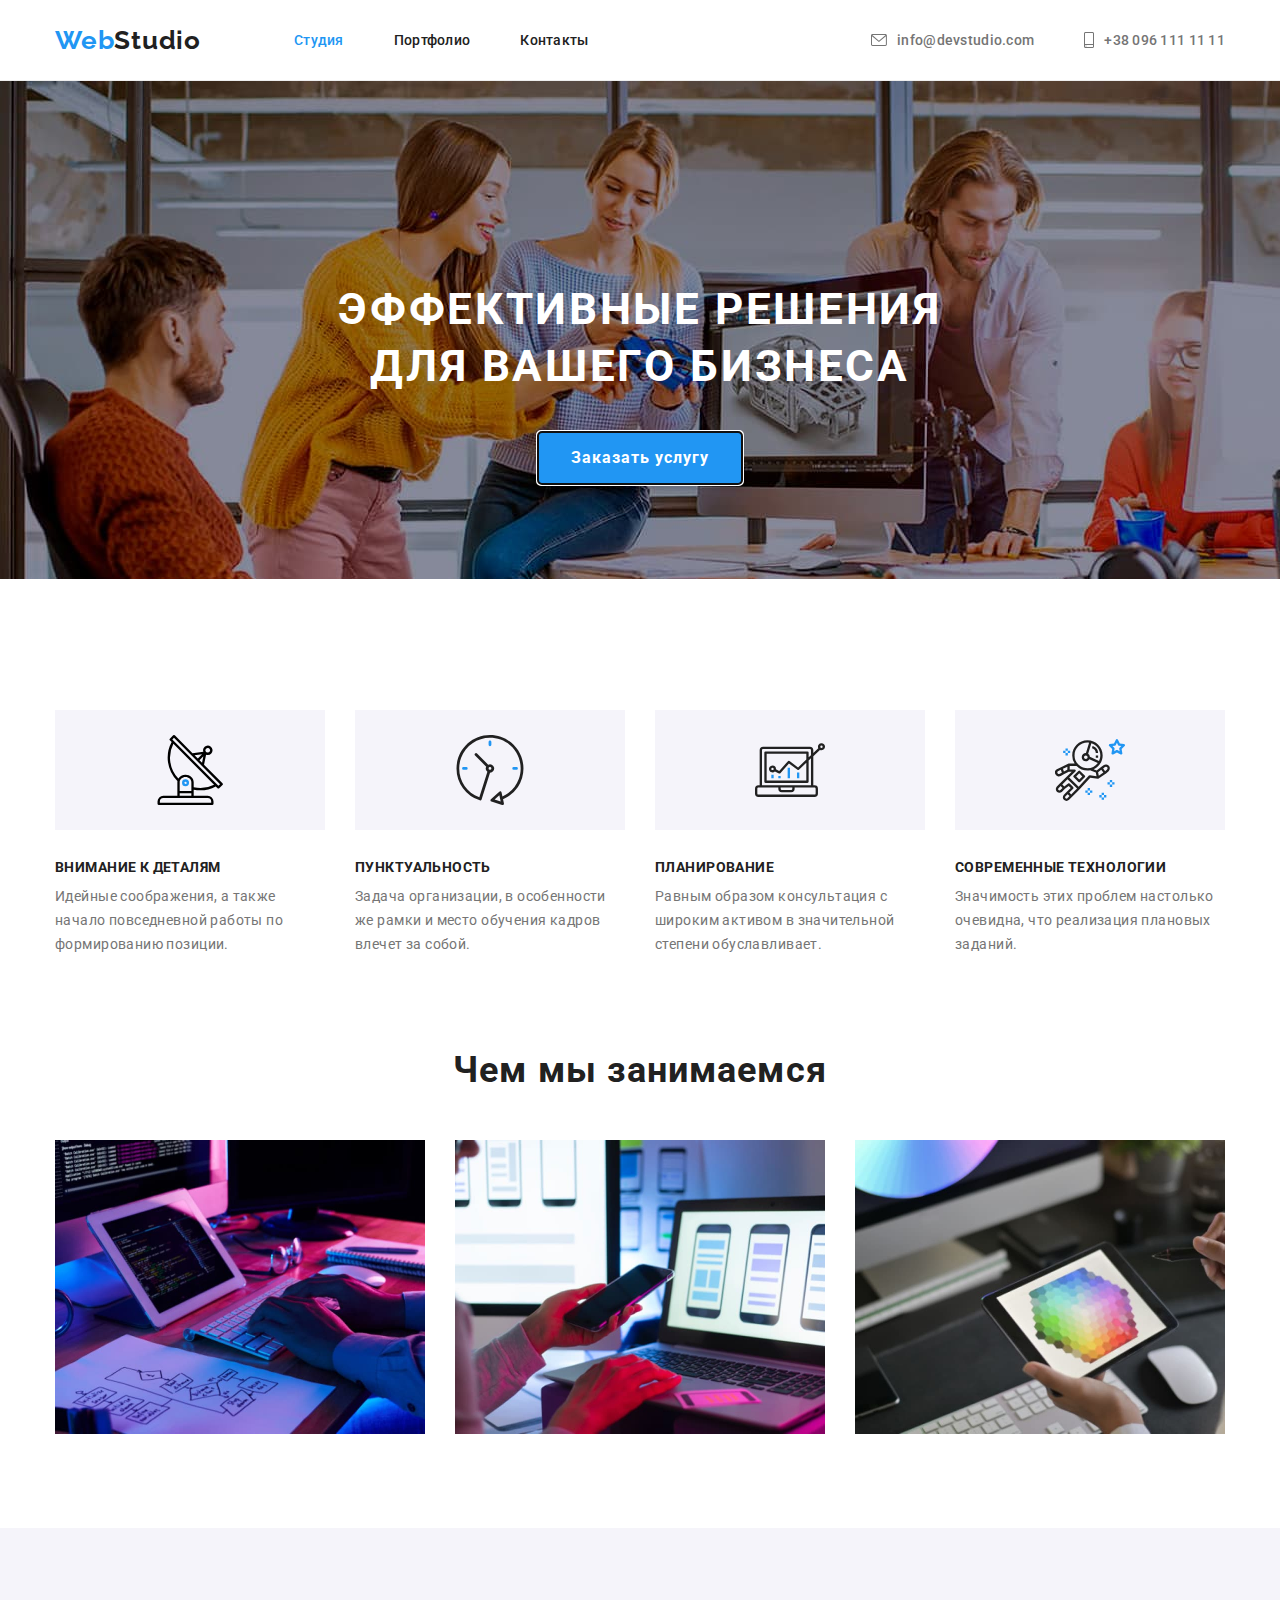
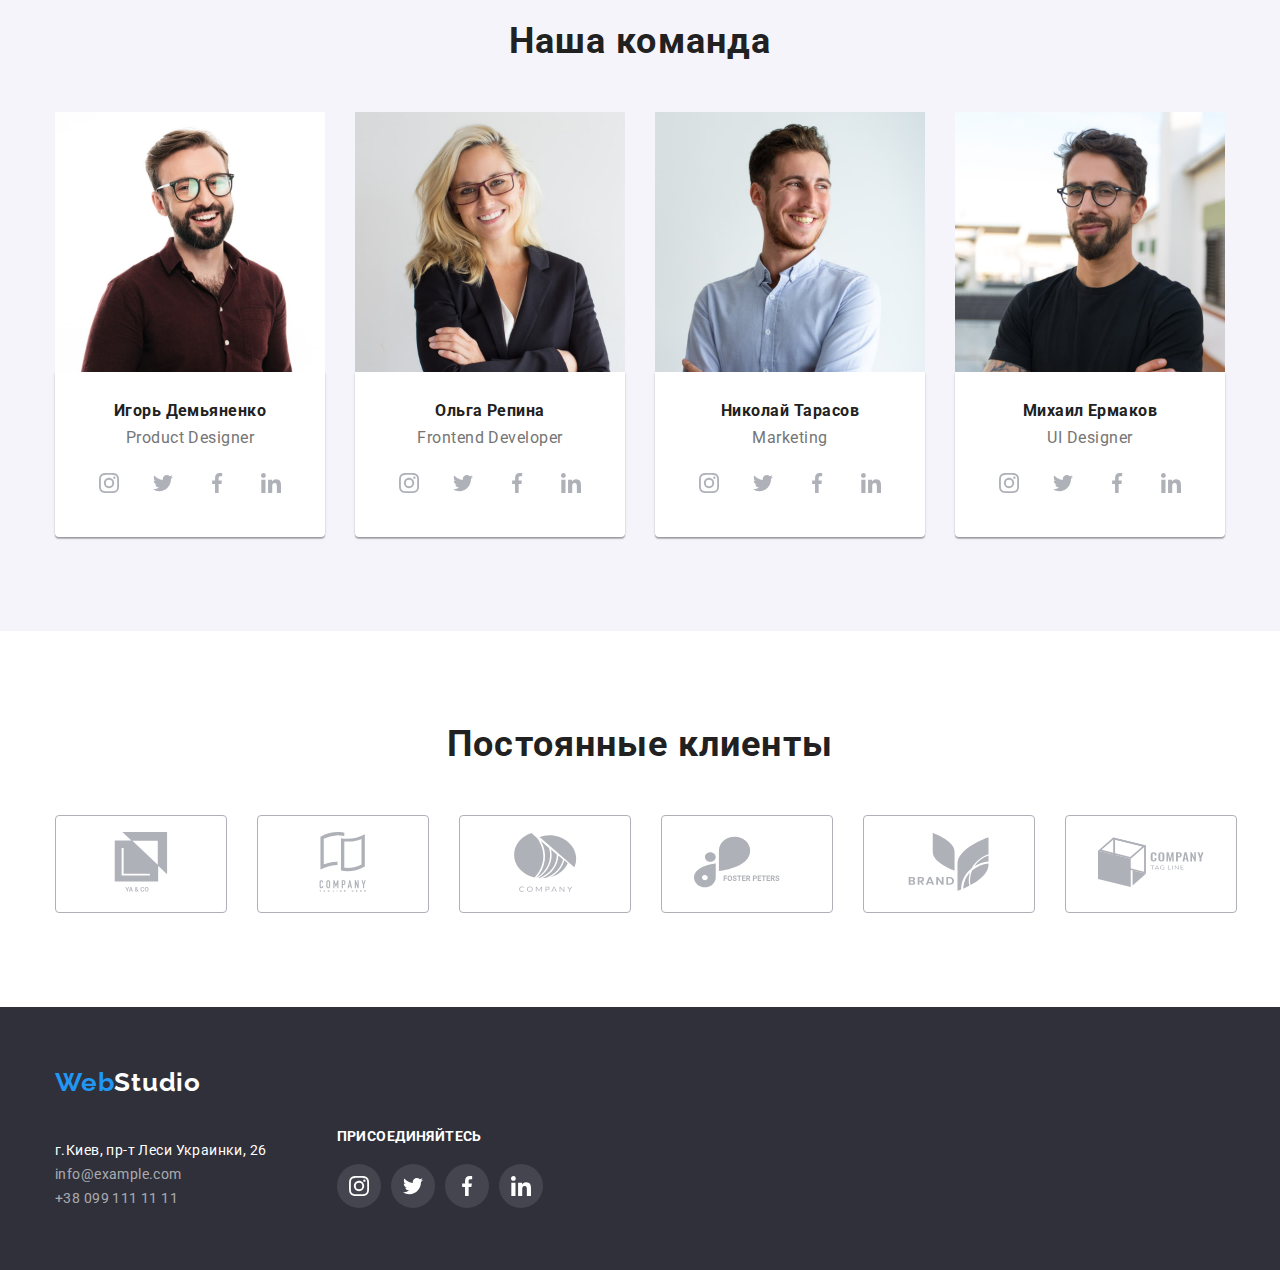
==== index.html @ 0c129830 "Initial commit" ====
<!DOCTYPE html>
<html lang="ru">
<head>
    <meta charset="UTF-8"/>
    <meta http-equiv="X-UA-Compatible" content="IE=edge"/>
    <meta name="viewport" content="width=device-width, initial-scale=1.0"/>
    <title>WebStudio</title>
    <link rel="preconnect" href="https://fonts.gstatic.com"/>
    <link href="https://fonts.googleapis.com/css2?family=Roboto:wght@400;500;700;900&display=swap" rel="stylesheet"/>
    <link rel="preconnect" href="https://fonts.gstatic.com"/>
    <link href="https://fonts.googleapis.com/css2?family=Raleway:wght@700&display=swap" rel="stylesheet"/>
    <link rel="stylesheet" href="https://cdnjs.cloudflare.com/ajax/libs/modern-normalize/1.1.0/modern-normalize.min.css">
    <link rel="stylesheet" href="./css/styles.css">
</head>
<body>
    <header class="page-header">
        <div class="nav container">
            <a class="link logo" href="./index.html"><span class="link-logo">Web</span>Studio</a>
            <nav>
                <ul class="nav-menu">
                    <li class="item"><a class="link active" href="./index.html">Студия</a></li>
                    <li class="item"><a class="link" href="./portfolio.html">Портфолио</a></li>
                    <li class="item"><a class="link" href="#">Контакты</a></li>
                </ul>
            </nav>
            <ul class="nav-adress">
                <li class="item">
                    <a class="link-adress" href="mailto:info@devstudio.com">
                        <svg class="email-icon" width="16" height="12">
                            <use href="./images/icon.svg#email"></use>
                        </svg> info@devstudio.com
                    </a>
                </li>
                <li class="item">
                    <a class="link-adress" href="tel:+380961111111">
                        <svg class="smartphone-icon" width="10" height="16">
                            <use href="./images/icon.svg#smartphone"></use>
                        </svg> +38 096 111 11 11
                    </a>
                </li>
            </ul>
        </div>
    </header>
    <main>
        <section class="claim-section-head section">
            <div class="claim-items container">
                <h1 class="claim-section-title-text">эффективные решения для вашего бизнеса</h1>
                <button class="claim-button" type="button" autofocus>Заказать услугу</button>
            </div>
        </section>
        <section class="section">
            <div class="container">
                <h1 class="hidden-heading">hidde heading</h1>
                <ul class="features-set">
                    <li class="item">
                        <svg class="feature-icon" width="270" height="120">
                            <use href="./images/icon.svg#antena"></use>
                        </svg>
                        <h3 class="features-title">Внимание к деталям</h3>
                        <p class="features-text">Идейные соображения, а также начало повседневной работы по формированию позиции.</p>
                    </li>
                    <li class="item">
                        <svg class="feature-icon" width="270" height="120">
                            <use href="./images/icon.svg#clock"></use>
                        </svg>
                        <h3 class="features-title">Пунктуальность</h3>
                        <p class="features-text">Задача организации, в особенности же рамки и место обучения кадров влечет за собой.</p>
                    </li>
                    <li class="item">
                        <svg class="feature-icon" width="270" height="120">
                            <use href="./images/icon.svg#diagram"></use>
                        </svg>
                        <h3 class="features-title">Планирование</h3>
                        <p class="features-text">Равным образом консультация с широким активом в значительной степени обуславливает.</p>
                    </li>
                    <li class="item">
                        <svg class="feature-icon" width="270" height="120">
                            <use href="./images/icon.svg#astronaut"></use>
                        </svg>
                        <h3 class="features-title">Современные технологии</h3>
                        <p class="features-text">Значимость этих проблем настолько очевидна, что реализация плановых заданий.</p>
                    </li>
                </ul>
            </div>
        </section>
        <section class="section">
            <div class="container">
                <h2 class="tasks">Чем мы занимаемся</h2>
                <ul class="tasks-set">
                    <li class="item"><img src="./images/image.jpg" alt="codding on iPad" width="370"/></li>
                    <li class="item"><img src="./images/image-2.jpg" alt="app design" width="370"/></li>
                    <li class="item"><img src="./images/image-3.jpg" alt="color palette on iPad" width="370"/></li>
                </ul>
            </div>
        </section>
        <section class="team section">
            <div class="container">
                <h2 class="team-title">Наша команда</h2>
                <ul class="team-set">
                    <li class="item">
                        <img src="./images/image-4.jpg" alt="Igor" width="270"/>
                        <div class="team-member-description">
                            <h3 class="team-member-name">Игорь Демьяненко</h3>
                            <p class="team-member-position">Product Designer</p>
                            <ul class="links">
                                <li class="item">
                                    <a href="https://www.instagram.com">
                                        <svg class="link-icon" width="20" height="20">
                                            <use href="./images/icon.svg#instagram"></use>
                                        </svg>
                                    </a>
                                </li>
                                <li class="item">
                                    <a href="https://twitter.com">
                                        <svg class="link-icon" width="20" height="20">
                                            <use href="./images/icon.svg#twitter"></use>
                                        </svg>
                                    </a>
                                </li>
                                <li class="item">
                                    <a href="https://www.facebook.com">
                                        <svg class="link-icon" width="20" height="20">
                                            <use href="./images/icon.svg#facebook"></use>
                                        </svg>
                                    </a>
                                </li>
                                <li class="item">
                                    <a href="https://www.linkedin.com">
                                        <svg class="link-icon" width="20" height="20">
                                            <use href="./images/icon.svg#linkedin"></use>
                                        </svg>
                                    </a>
                                </li>
                            </ul>
                        </div>
                    </li>
                    <li class="item">
                        <img src="./images/image-5.jpg" alt="Olga" width="270"/>
                        <div class="team-member-description">
                            <h3 class="team-member-name">Ольга Репина</h3>
                            <p class="team-member-position">Frontend Developer</p>
                            <ul class="links">
                                <li class="item">
                                    <a href="https://www.instagram.com">
                                        <svg class="link-icon" width="20" height="20">
                                            <use href="./images/icon.svg#instagram"></use>
                                        </svg>
                                    </a>
                                </li>
                                <li class="item">
                                    <a href="https://twitter.com">
                                        <svg class="link-icon" width="20" height="20">
                                            <use href="./images/icon.svg#twitter"></use>
                                        </svg>
                                    </a>
                                </li>
                                <li class="item">
                                    <a href="https://www.facebook.com">
                                        <svg class="link-icon" width="20" height="20">
                                            <use href="./images/icon.svg#facebook"></use>
                                        </svg>
                                    </a>
                                </li>
                                <li class="item">
                                    <a href="https://www.linkedin.com">
                                        <svg class="link-icon" width="20" height="20">
                                            <use href="./images/icon.svg#linkedin"></use>
                                        </svg>
                                    </a>
                                </li>
                            </ul>
                        </div>
                    </li>
                    <li class="item">
                        <img src="./images/image-6.jpg" alt="Niko" width="270" />
                        <div class="team-member-description">
                            <h3 class="team-member-name">Николай Тарасов</h3>
                            <p class="team-member-position">Marketing</p>
                            <ul class="links">
                                <li class="item">
                                    <a href="https://www.instagram.com">
                                        <svg class="link-icon" width="20" height="20">
                                            <use href="./images/icon.svg#instagram"></use>
                                        </svg>
                                    </a>
                                </li>
                                <li class="item">
                                    <a href="https://twitter.com">
                                        <svg class="link-icon" width="20" height="20">
                                            <use href="./images/icon.svg#twitter"></use>
                                        </svg>
                                    </a>
                                </li>
                                <li class="item">
                                    <a href="https://www.facebook.com">
                                        <svg class="link-icon" width="20" height="20">
                                            <use href="./images/icon.svg#facebook"></use>
                                        </svg>
                                    </a>
                                </li>
                                <li class="item">
                                    <a href="https://www.linkedin.com">
                                        <svg class="link-icon" width="20" height="20">
                                            <use href="./images/icon.svg#linkedin"></use>
                                        </svg>
                                    </a>
                                </li>
                            </ul>
                        </div>
                    </li>
                    <li class="item">
                        <img src="./images/image-7.jpg" alt="Mikho" width="270"/>
                        <div class="team-member-description">
                            <h3 class="team-member-name">Михаил Ермаков</h3>
                            <p class="team-member-position">UI Designer</p>
                            <ul class="links">
                                <li class="item">
                                    <a href="https://www.instagram.com">
                                        <svg class="link-icon" width="20" height="20">
                                            <use href="./images/icon.svg#instagram"></use>
                                        </svg>
                                    </a>
                                </li>
                                <li class="item">
                                    <a href="https://twitter.com">
                                        <svg class="link-icon" width="20" height="20">
                                            <use href="./images/icon.svg#twitter"></use>
                                        </svg>
                                    </a>
                                </li>
                                <li class="item">
                                    <a href="https://www.facebook.com">
                                        <svg class="link-icon" width="20" height="20">
                                            <use href="./images/icon.svg#facebook"></use>
                                        </svg>
                                    </a>
                                </li>
                                <li class="item">
                                    <a href="https://www.linkedin.com">
                                        <svg class="link-icon" width="20" height="20">
                                            <use href="./images/icon.svg#linkedin"></use>
                                        </svg>
                                    </a>
                                </li>
                            </ul>
                        </div>
                        
                            
                        
                    </li>
                </ul>
            </div>
        </section>
        <section class="section">
            <div class="clients container">
                <h3 class="clients-headline">Постоянные клиенты</h3>
                <ul class="clients-list">
                    <li class="item">
                        <svg class="company-icon" width="170" height="92">
                            <use href="./images/icon.svg#company-1"></use>
                        </svg>
                        <a href=""></a>
                    </li>
                    <li class="item">
                        <svg class="company-icon" width="170" height="92">
                            <use href="./images/icon.svg#company-2"></use>
                        </svg>
                        <a href=""></a>
                    </li>
                    <li class="item">
                        <svg class="company-icon" width="170" height="92">
                            <use href="./images/icon.svg#company-3"></use>
                        </svg>
                        <a href=""></a>
                    </li>
                    <li class="item">
                        <svg class="company-icon" width="170" height="92">
                            <use href="./images/icon.svg#company-4"></use>
                        </svg>
                        <a href=""></a>
                    </li>
                    <li class="item">
                        <svg class="company-icon" width="170" height="92">
                            <use href="./images/icon.svg#company-5"></use>
                        </svg>
                        <a href=""></a>
                    </li>
                    <li class="item">
                        <svg class="company-icon" width="170" height="92">
                            <use href="./images/icon.svg#company-6"></use>
                        </svg>
                        <a href=""></a>
                    </li>
                </ul>

            </div>
        </section>
    </main>
    <footer>
        <div class="container">
            <div class="footer-item">
                <a class="link logo down" href="./index.html"><span class="link-logo">Web</span>Studio</a>
                <address class="footer-adress">
                    <ul class="adress-list">
                        <li class="footer-adress">г.Киев, пр-т Леси Украинки, 26</li>
                        <li><a class="link-adress" href="mailtoLinfo@example.com">info@example.com</a></li>
                        <li><a class="link-adress" href="tel:+380991111111">+38 099 111 11 11</a></li>
                    </ul>
                </address>
            </div>
            <div class="footer-item">
                <p class="social-subscr">присоединяйтесь</p>
                <ul class="links">
                    <li class="item">
                        <svg class="link-icon" width="20" height="20">
                            <use href="./images/icon.svg#instagram"></use>
                        </svg>
                        <a href="https://www.instagram.com"></a>
                    </li>
                    <li class="item">
                        <svg class="link-icon" width="20" height="20">
                            <use href="./images/icon.svg#twitter"></use>
                        </svg>
                        <a href="https://twitter.com"></a>
                    </li>
                    <li class="item">
                        <svg class="link-icon" width="20" height="20">
                            <use href="./images/icon.svg#facebook"></use>
                        </svg>
                        <a href="https://www.facebook.com"></a>
                    </li>
                    <li class="item">
                        <svg class="link-icon" width="20" height="20">
                            <use href="./images/icon.svg#linkedin"></use>
                        </svg>
                        <a href="https://www.linkedin.com"></a>
                    </li>
                </ul>
            </di>
        </div>
    </footer>
</body>
</html>
---- css/styles.css ----
:root {
  --main-text-color: #ffffff;
  --common-text: #757575;
  --title-text-color: #212121;
  --button-active-color: #2196f3;
  --button-background: #f5f4fa;
  --footer-background: #2f303a;
}
h1, h2, h3, h4, h5, h5, p {
  margin: 0px;
  padding: 0px;
}
ul {
  list-style: none;
  margin: 0px;
  padding: 0px;
}
a {
  text-decoration: none;
}
body {
  font-family: "Roboto", sans-serif;
  color: var(--title-text-color);
}
.container {
  width: 1200px;
  margin: 0px auto;
  box-sizing: border-box;
  padding: 0 15px;
}
.section {
  padding: 0px 0px 94px 0px;
}

/*header*/
.page-header {
  border-bottom: 1px solid #EEEEEE;
}
.link, .link-adress {
  font-style: normal;
  font-weight: 500;
  font-size: 14px;
  line-height: 16px;
  letter-spacing: 0.02em;
  color: var(--title-text-color);
}
.link-adress {
  color: var(--common-text);
}
.link:hover, .link:active, .link:focus, .link-adress:hover, 
.link-adress:active, .link-adress:focus, .link.active {
  color: var(--button-active-color);
}
.logo {
  font-family: "Raleway";
  font-weight: bold;
  font-size: 26px;
  line-height: 31px;
  letter-spacing: 0.03em;
  color: var(--title-text-color);
}
.nav {
  display: flex;
  flex-direction: row;
  align-items: center;
  height: 80px;
}
.nav-menu {
  display: flex;
  margin-left: 93px;
}
.nav-adress {
  display: flex;
  margin-left: auto;
}
.nav-menu > .item:not(:last-child), .nav-adress > .item:not(:last-child) {
  margin-right: 50px;
}
.link-logo {
  color: var(--button-active-color);
}
.nav-adress .link-adress {
  display: flex;
  align-items: center;
  justify-content: space-between;
}
.email-icon, .smartphone-icon {
  margin-right: 10px;
  fill: var(--common-text);
  cursor: pointer;
}
.nav-adress .link-adress:hover svg,
.nav-adress .link-adress:focus svg {
  fill: var(--button-active-color);
}

/*footer*/
footer {
  padding-top: 60px;
  background: var(--footer-background);
}
.footer-adress {
  padding-top: 20px;
  font-style: normal;
  font-weight: normal;
  font-size: 14px;
  line-height: 24px;
  letter-spacing: 0.03em;
  color: var(--main-text-color);
}
.down {
  color: var(--main-text-color);
}
.footer-adress .link-adress {
  font-style: normal;
  font-weight: normal;
  font-size: 14px;
  line-height: 24px;
  letter-spacing: 0.03em;
  color: rgba(255, 255, 255, 0.6);
}
.adress-list {
  padding-bottom: 60px;
}
.social-links {
  display: flex;
  flex-direction: column;
}
.social-subscr {
  margin-bottom: 20px;
  font-weight: bold;
  font-size: 14px;
  line-height: 16px;
  letter-spacing: 0.03em;
  text-transform: uppercase;
  color: #FFFFFF;
}
.links {
  display: flex;
  max-width: 206px;
  flex-direction: row;
  align-items: center;
  justify-content: space-between;
}
.links .item {
  display: flex;
  align-items: center;
  justify-content: center;
  border: none;
  width: 44px;
  height: 44px;
  padding: 0;
  border-radius: 50%;
  background:rgba(255, 255, 255, 0.1); 
  cursor: pointer;
}
.footer-item .link-icon {
  fill: var(--main-text-color);
}
.links .item:not(:last-child) {
  margin-right: 10px;
}
.links .item:hover,
.links .item:focus {
  background-color: var(--button-active-color);
}
.links .item:hover svg,
.links .item:focus svg {
  fill: var(--main-text-color);
}
footer .container {
  display: flex;
  align-items: center;
  justify-content: flex-start;
}
.footer-item:first-child {
  margin-right: 70px;
}
/*main page*/
.claim-section-head {
  background: linear-gradient(
    to right, rgba(47, 48, 58, 0.4));
  background-image: url(../images/team-work.jpg);
  background-size: 1600px auto;
  background-repeat: no-repeat;
}
.claim-section-title-text {
  margin: 200px 252px 30px 252px;
  width: 696px;
  height: 120px;
  font-size: 44px;
  line-height: 1.3;
  text-align: center;
  letter-spacing: 0.06em;
  text-transform: uppercase;
  color: var(--main-text-color);
}
.claim-button {
  padding: 10px 32px;
  font-style: normal;
  font-weight: bold;
  font-size: 16px;
  line-height: 30px;
  align-items: center;
  text-align: center;
  letter-spacing: 0.06em;
  box-shadow: 0px 4px 4px rgba(0, 0, 0, 0.15);
  border-radius: 4px;
  background: var(--button-active-color);
  color: var(--main-text-color);
  cursor: pointer;
}
.claim-items {
  display: flex;
  flex-direction: column;
  justify-content: center;
  align-items: center;
}
/* features section */
.hidden-heading {
  visibility: hidden;
}
.features-set {
  display: flex;
  align-items: center;
  padding-top: 94px;
  padding-bottom: 0px;
}
.features-set .item {
  max-width: 270px;
}
.features-set .item:not(:last-child) {
  margin-right: 30px;
}
.features-title {
  margin-bottom: 10px;
  color: var(--title-text-color);
  font-size: 14px;
  line-height: 1.1;
  letter-spacing: 0.03em;
  text-transform: uppercase;
}
.features-text {
  color: var(--common-text);
  font-size: 14px;
  line-height: 1.7;
  letter-spacing: 0.03em;
}
.feature-icon {
  display: block;
  margin-bottom: 30px;
  padding: 25px 100px;
  background-color: var(--button-background);
}
.tasks {
  margin-bottom: 50px;
  padding: 0px;
  color: var(--title-text-color);
  font-size: 36px;
  line-height: 1.1;
  text-align: center;
  letter-spacing: 0.03em;
}

/* team section */
.team.section {
  background-color: var(--button-background);
}
.tasks-set {
  display: flex;
  align-items: center;
  justify-content: space-between;
}
.tasks-set > .item:not(:last-child) {
  margin-right: 30px;
}
.team-set img {
  display: block;
}
.team-title {
  padding-top: 94px;
  margin-bottom: 50px;
  color: var(--title-text-color);
  font-size: 36px;
  line-height: 1.1;
  letter-spacing: 0.03em;
  text-align: center;
}
.team-member-description {
  display: flex;
  flex-direction: column;
  align-items: center;
  box-shadow: 0px 1px 3px rgba(0, 0, 0, 0.12), 0px 1px 1px rgba(0, 0, 0, 0.14), 0px 2px 1px rgba(0, 0, 0, 0.2);
  border-radius: 0px 0px 4px 4px;
  background-color: var(--main-text-color);
}
.team-member-name {
  padding-top: 30px;
  color: var(--title-text-color);
  font-size: 16px;
  text-align: center;
  line-height: 1.1;
  letter-spacing: 0.03em;
}
.team-member-position {
  padding-top: 10px;
  padding-bottom: 16px;
  color: var(--common-text);
  font-size: 16px;
  text-align: center;
  line-height: 1.1;
  letter-spacing: 0.03em;
}
.team-set {
  display: flex;
  align-items: center;
  justify-content: space-between;
}
.team-set > .item:not(:last-child) {
  margin-right: 30px;
}
.team-set .link-icon {
  fill: #AFB1B8;
  cursor: pointer;
}
.team-member-description .links {
  margin-bottom: 30px;
}

/* client section */
.clients-headline {
  padding-top: 94px;
  margin-bottom: 50px;
  color: var(--title-text-color);
  font-size: 36px;
  line-height: 1.1;
  letter-spacing: 0.03em;
  text-align: center;
}
.clients-list {
  display: flex;
  flex-direction: row;
  align-items: center;
  justify-content: space-between;
}
.clients-list .item {
  border: 1px solid #AFB1B8;
  box-sizing: border-box;
  border-radius: 4px;
}
.clients-list .item:not(:last-child) {
  margin-right: 30px;
}
.company-icon {
  padding: 16px 32px;
  fill: #AFB1B8;
  cursor: pointer;
}
.company-icon:hover {
  fill: var(--button-active-color);
}
.clients-list .item:hover {
  border: 1px solid var(--button-active-color);
}

/* portfolio page*/
.buttons {
  border: none;
  padding: 6px 22px;
  font-style: normal;
  font-weight: 500;
  font-size: 16px;
  line-height: 26px;
  text-align: center;
  letter-spacing: 0.03em;
  border-radius: 4px;
  background: var(--button-background);
  color: var(--title-text-color);
  cursor: pointer;
}
.buttons:hover, .buttons:focus, .buttons:active  {
  background: var(--button-active-color);
  color: var(--main-text-color);
}
.button-set {
  display: flex;
  flex-direction: row;
  justify-content: center;
  margin-top: 94px;
  margin-bottom: 34px;
}
.button-set .item:hover,
.button-set .item:focus {
  box-shadow: 0px 3px 1px rgba(0, 0, 0, 0.1), 0px 1px 2px rgba(0, 0, 0, 0.08), 0px 2px 2px rgba(0, 0, 0, 0.12);
}
.button-set > .item:not(:last-child) {
  margin-right: 8px;
}
.portfolio-set {
  display: flex;
  flex-wrap: wrap;
  margin: 0px -30px -30px 0px;
}
.portfolio-set .item{
  flex-basis: calc((100%-30px)3);
  margin: 0px 30px 30px 0px;
}
.portfolio-set .item:hover,
.portfolio-set .item:focus {
  box-shadow: 0px 1px 1px rgba(0, 0, 0, 0.12), 0px 4px 4px rgba(0, 0, 0, 0.06), 1px 4px 6px rgba(0, 0, 0, 0.16);
}
.portfolio-set .item:nth-last-child(-n+3){
  margin-bottom: 0px;
}
.item > img {
  display: block;
}
.frame {
  padding: 20px 0px 20px 24px;
  border-left: 1px solid #EEEEEE;
  border-right: 1px solid #EEEEEE;
  border-bottom: 1px solid #EEEEEE;
}
.portfolio-title {
  margin-bottom: 4px;
  color: var(--title-text-color);
  font-size: 18px;
  line-height: 2;
  letter-spacing: 0.06em;
}
.portfolio-type {
  color: var(--common-text);
  font-size: 16px;
  line-height: 1.9;
  letter-spacing: 0.03em;
}
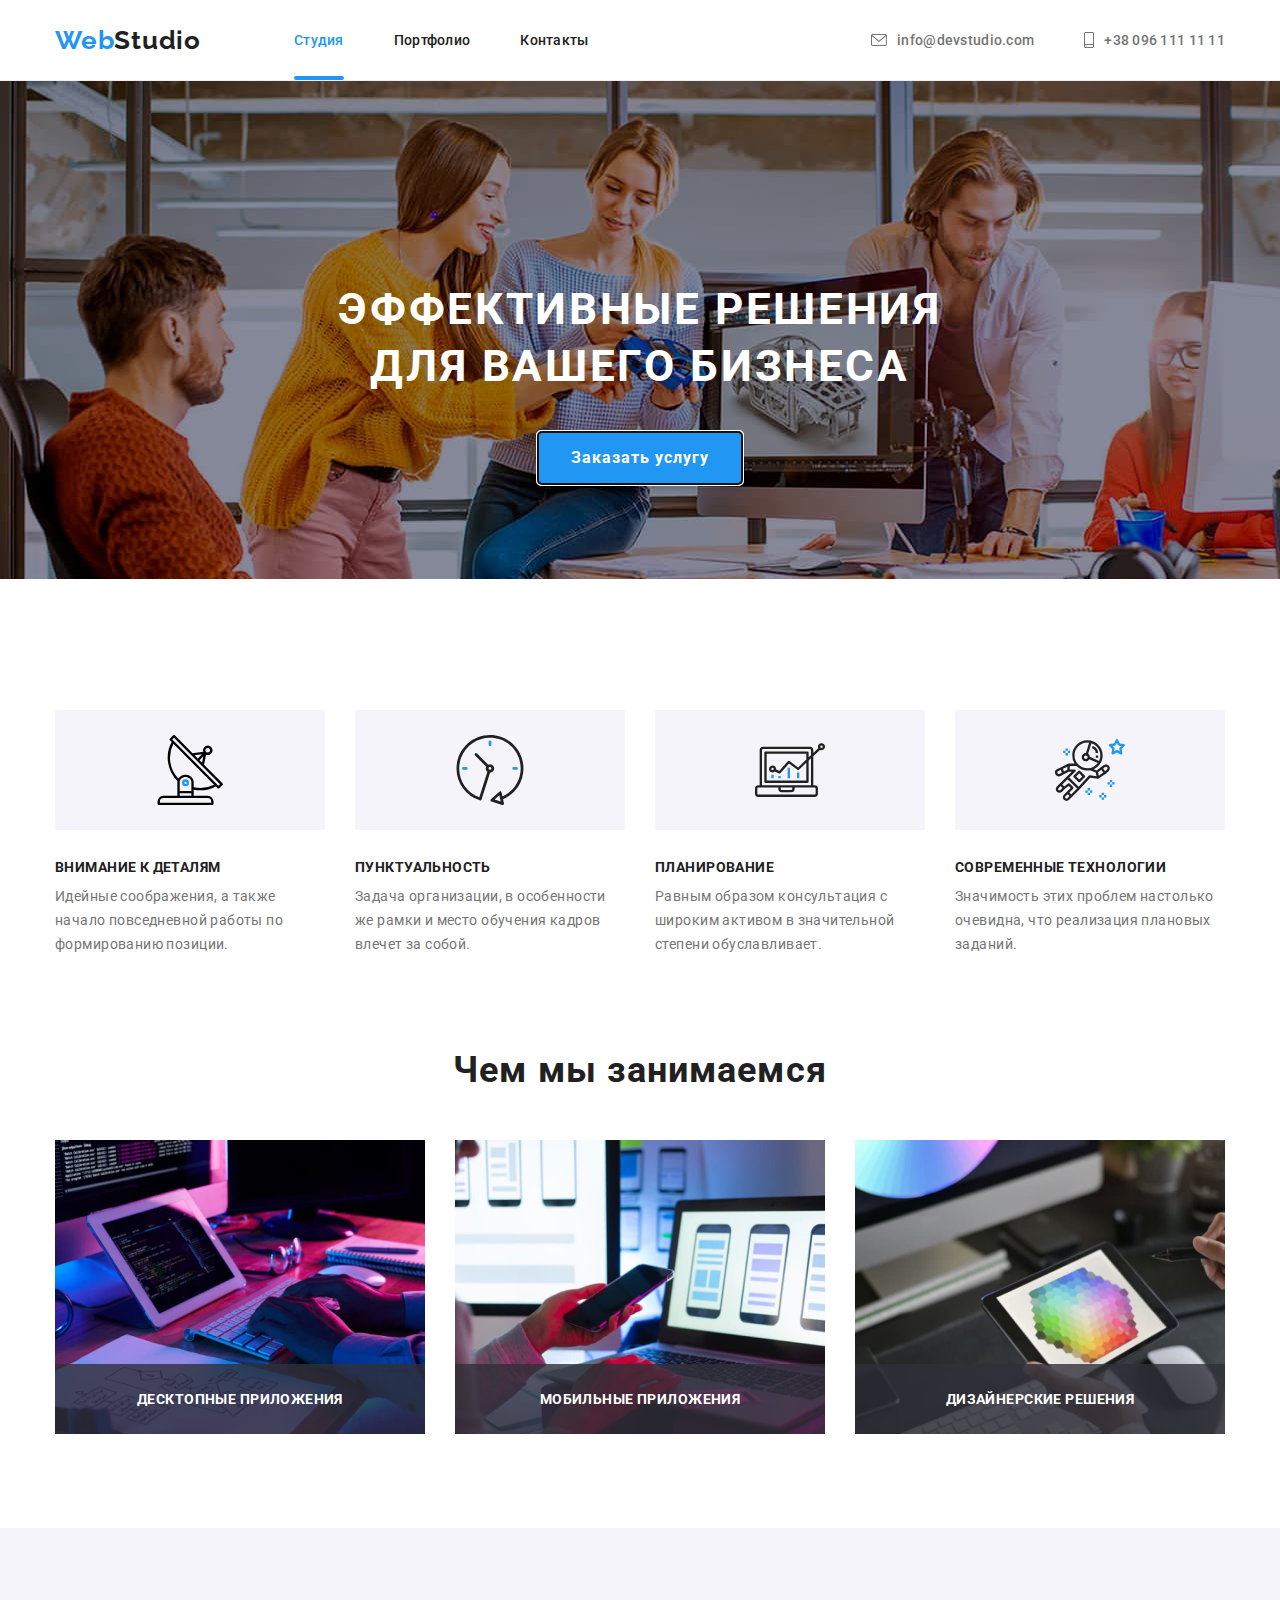
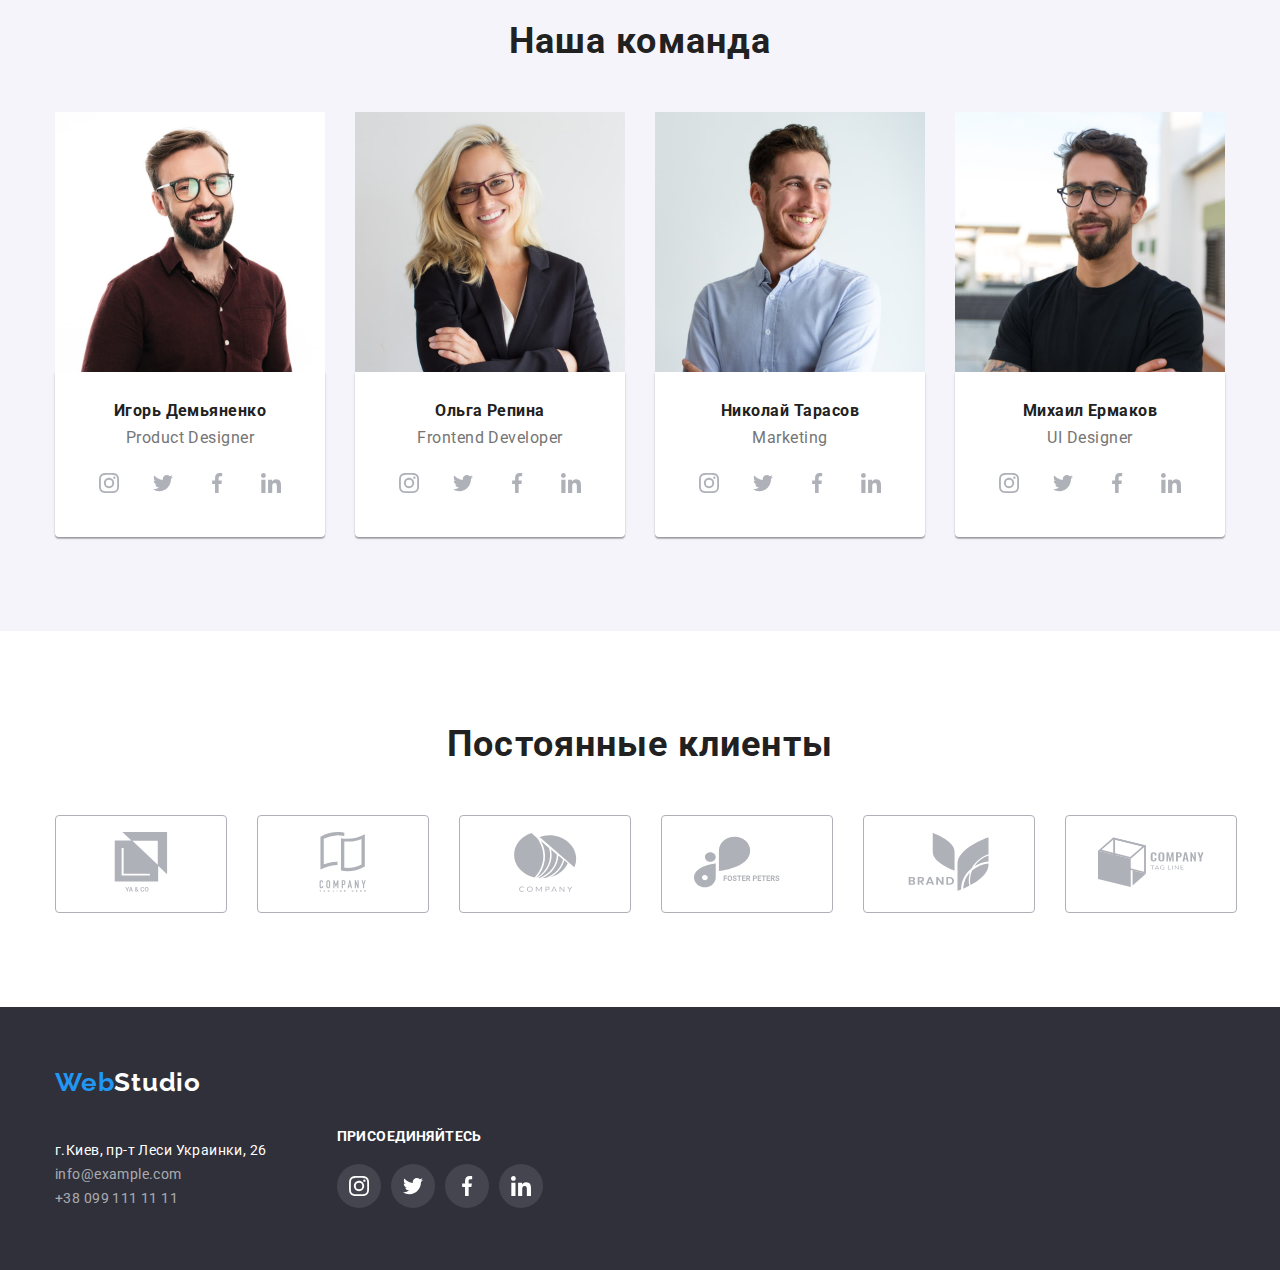
==== commit 6f65dfae: "First commit" ====
--- a/index.html
+++ b/index.html
@@ -45,7 +45,7 @@
         <section class="claim-section-head section">
             <div class="claim-items container">
                 <h1 class="claim-section-title-text">эффективные решения для вашего бизнеса</h1>
-                <button class="claim-button" type="button" autofocus>Заказать услугу</button>
+                <button class="claim-button data-modal" type="button" autofocus data-modal-open>Заказать услугу</button>
             </div>
         </section>
         <section class="section">
@@ -87,9 +87,24 @@
             <div class="container">
                 <h2 class="tasks">Чем мы занимаемся</h2>
                 <ul class="tasks-set">
-                    <li class="item"><img src="./images/image.jpg" alt="codding on iPad" width="370"/></li>
-                    <li class="item"><img src="./images/image-2.jpg" alt="app design" width="370"/></li>
-                    <li class="item"><img src="./images/image-3.jpg" alt="color palette on iPad" width="370"/></li>
+                    <li class="item">
+                        <div class="tasks-thumb">
+                            <img src="./images/image.jpg" alt="codding on iPad" width="370"/>
+                            <p class="task-name">Десктопные приложения</p>
+                        </div>
+                    </li>
+                    <li class="item">
+                        <div class="tasks-thumb">
+                            <img src="./images/image-2.jpg" alt="app design" width="370"/>
+                            <p class="field task-name">Мобильные приложения</p>
+                        </div>
+                    </li>
+                    <li class="item">
+                        <div class="tasks-thumb">
+                            <img src="./images/image-3.jpg" alt="color palette on iPad" width="370"/>
+                            <p class="task-name">Дизайнерские решения</p>
+                        </div>
+                    </li>
                 </ul>
             </div>
         </section>
@@ -292,7 +307,6 @@
                         <a href=""></a>
                     </li>
                 </ul>
-
             </div>
         </section>
     </main>
@@ -339,5 +353,15 @@
             </di>
         </div>
     </footer>
+    <div class="backdrop is-hidden" data-modal>
+        <div class="modal">
+            <button type="button" class="close-button" data-modal-close>
+                <svg class="close-icon" width="11px" height="11px">
+                    <use href="./images/close.svg#close"></use>
+                </svg>
+            </button>
+        </div>
+    </div>
+    <script src="./js/modal.js"></script>
 </body>
 </html>--- a/css/styles.css
+++ b/css/styles.css
@@ -2,9 +2,10 @@
   --main-text-color: #ffffff;
   --common-text: #757575;
   --title-text-color: #212121;
-  --button-active-color: #2196f3;
+  --active-color: #2196f3;
   --button-background: #f5f4fa;
   --footer-background: #2f303a;
+  --frame-border-color: #EEEEEE;
 }
 h1, h2, h3, h4, h5, h5, p {
   margin: 0px;
@@ -17,6 +18,9 @@
 }
 a {
   text-decoration: none;
+}
+img {
+  display: block;
 }
 body {
   font-family: "Roboto", sans-serif;
@@ -31,7 +35,9 @@
 .section {
   padding: 0px 0px 94px 0px;
 }
-
+:hover, :focus {
+  transition: color 250ms cubic-bezier(0.4, 0, 0.2, 1);
+}
 /*header*/
 .page-header {
   border-bottom: 1px solid #EEEEEE;
@@ -49,7 +55,7 @@
 }
 .link:hover, .link:active, .link:focus, .link-adress:hover, 
 .link-adress:active, .link-adress:focus, .link.active {
-  color: var(--button-active-color);
+  color: var(--active-color);
 }
 .logo {
   font-family: "Raleway";
@@ -69,15 +75,31 @@
   display: flex;
   margin-left: 93px;
 }
+.link.active {
+  position: relative;
+  color: var(--active-color);
+}
+
+.link.active::after {
+  position: absolute;
+  bottom: -32px;
+  content: "";
+  display: block;
+  width: 100%;
+  height: 4px;
+  background-color: var(--active-color);
+  border-radius: 2px;
+}
 .nav-adress {
   display: flex;
   margin-left: auto;
 }
-.nav-menu > .item:not(:last-child), .nav-adress > .item:not(:last-child) {
+.nav-menu > .item:not(:last-child), 
+.nav-adress > .item:not(:last-child) {
   margin-right: 50px;
 }
 .link-logo {
-  color: var(--button-active-color);
+  color: var(--active-color);
 }
 .nav-adress .link-adress {
   display: flex;
@@ -91,7 +113,7 @@
 }
 .nav-adress .link-adress:hover svg,
 .nav-adress .link-adress:focus svg {
-  fill: var(--button-active-color);
+  fill: var(--active-color);
 }
 
 /*footer*/
@@ -133,7 +155,7 @@
   line-height: 16px;
   letter-spacing: 0.03em;
   text-transform: uppercase;
-  color: #FFFFFF;
+  color: var(--main-text-color);
 }
 .links {
   display: flex;
@@ -156,13 +178,15 @@
 }
 .footer-item .link-icon {
   fill: var(--main-text-color);
+  transition: fill 250ms cubic-bezier(0.4, 0, 0.2, 1)
 }
 .links .item:not(:last-child) {
   margin-right: 10px;
 }
 .links .item:hover,
 .links .item:focus {
-  background-color: var(--button-active-color);
+  background-color: var(--active-color);
+  transition: background-color 250ms cubic-bezier(0.4, 0, 0.2, 1)
 }
 .links .item:hover svg,
 .links .item:focus svg {
@@ -206,7 +230,7 @@
   letter-spacing: 0.06em;
   box-shadow: 0px 4px 4px rgba(0, 0, 0, 0.15);
   border-radius: 4px;
-  background: var(--button-active-color);
+  background: var(--active-color);
   color: var(--main-text-color);
   cursor: pointer;
 }
@@ -252,6 +276,7 @@
   padding: 25px 100px;
   background-color: var(--button-background);
 }
+/* tasks section */
 .tasks {
   margin-bottom: 50px;
   padding: 0px;
@@ -261,18 +286,36 @@
   text-align: center;
   letter-spacing: 0.03em;
 }
-
+.tasks-set {
+  display: flex;
+  align-items: center;
+  justify-content: space-between;
+}
+.tasks-thumb {
+  position: relative;
+}
+.tasks-set > .item:not(:last-child) {
+  margin-right: 30px;
+}
+.task-name {
+  display: block;
+  position: absolute;
+  width: 370px;
+  bottom: 0;
+  padding: 27px 0;
+  font-weight: bold;
+  font-size: 14px;
+  line-height: 16px;
+  text-align: center;
+  letter-spacing: 0.03em;
+  text-transform: uppercase;
+
+  background: rgba(47, 48, 58, 0.8);
+  color: var(--main-text-color);
+}
 /* team section */
 .team.section {
   background-color: var(--button-background);
-}
-.tasks-set {
-  display: flex;
-  align-items: center;
-  justify-content: space-between;
-}
-.tasks-set > .item:not(:last-child) {
-  margin-right: 30px;
 }
 .team-set img {
   display: block;
@@ -357,10 +400,11 @@
   cursor: pointer;
 }
 .company-icon:hover {
-  fill: var(--button-active-color);
+  fill: var(--active-color);
+  transition: fill 250ms cubic-bezier(0.4, 0, 0.2, 1);
 }
 .clients-list .item:hover {
-  border: 1px solid var(--button-active-color);
+  border: 1px solid var(--active-color);
 }
 
 /* portfolio page*/
@@ -379,8 +423,9 @@
   cursor: pointer;
 }
 .buttons:hover, .buttons:focus, .buttons:active  {
-  background: var(--button-active-color);
-  color: var(--main-text-color);
+  background: var(--active-color);
+  color: var(--main-text-color);
+  transition: background-color 250ms cubic-bezier(0.4, 0, 0.2, 1);
 }
 .button-set {
   display: flex;
@@ -392,6 +437,7 @@
 .button-set .item:hover,
 .button-set .item:focus {
   box-shadow: 0px 3px 1px rgba(0, 0, 0, 0.1), 0px 1px 2px rgba(0, 0, 0, 0.08), 0px 2px 2px rgba(0, 0, 0, 0.12);
+  transition: box-shadow 250ms cubic-bezier(0.4, 0, 0.2, 1);
 }
 .button-set > .item:not(:last-child) {
   margin-right: 8px;
@@ -401,25 +447,46 @@
   flex-wrap: wrap;
   margin: 0px -30px -30px 0px;
 }
-.portfolio-set .item{
+.portfolio-img {
+  position: relative;
+  overflow: hidden;
+}
+.item-overlay {
+  position: absolute;
+  top: 0;
+  left: 0;
+  width: 100%;
+  height: 100%;
+  transform: translateY(100%);
+  transition: transform 250ms cubic-bezier(0.4, 0, 0.2, 1);
+  padding: 63px 24px;
+  overflow: auto;
+  font-size: 18px;
+  line-height: 1.56;
+  color: var(--main-text-color);
+  background-color: rgba(33, 150, 243, 0.9);
+}
+.port-item:hover .item-overlay,
+.port-item:focus .item-overlay {
+  transform: translateY(0%);
+}
+.portfolio-set .port-item {
   flex-basis: calc((100%-30px)3);
   margin: 0px 30px 30px 0px;
 }
-.portfolio-set .item:hover,
-.portfolio-set .item:focus {
+.portfolio-set .port-item:hover,
+.portfolio-set .port-item:focus {
   box-shadow: 0px 1px 1px rgba(0, 0, 0, 0.12), 0px 4px 4px rgba(0, 0, 0, 0.06), 1px 4px 6px rgba(0, 0, 0, 0.16);
-}
-.portfolio-set .item:nth-last-child(-n+3){
+  transition: box-shadow 250ms cubic-bezier(0.4, 0, 0.2, 1);
+}
+.portfolio-set .port-item:nth-last-child(-n+3){
   margin-bottom: 0px;
-}
-.item > img {
-  display: block;
 }
 .frame {
   padding: 20px 0px 20px 24px;
-  border-left: 1px solid #EEEEEE;
-  border-right: 1px solid #EEEEEE;
-  border-bottom: 1px solid #EEEEEE;
+  border-left: 1px solid var(--frame-border-color);
+  border-right: 1px solid var(--frame-border-color);
+  border-bottom: 1px solid var(--frame-border-color);
 }
 .portfolio-title {
   margin-bottom: 4px;
@@ -433,4 +500,62 @@
   font-size: 16px;
   line-height: 1.9;
   letter-spacing: 0.03em;
-}+}
+
+/* modal window */
+.backdrop {
+  position: fixed;
+  top: 0;
+  left: 0;
+  width: 100%;
+  height: 100%;
+
+/* second option of positioning
+  display: flex;
+  justify-content: center;
+  align-content: center; */
+
+  background-color:  rgba(0, 0, 0, 0.2);
+  transition: background-color 250ms cubic-bezier(0.4, 0, 0.2, 1);
+}
+
+.modal {
+  position: absolute;
+  top: 50%;
+  left: 50%;
+  transform:translate(-50%, -50%);
+  
+  width: 528px;
+  height: 581px;
+
+  background: var(--main-text-color);
+  border-radius: 4px;
+  box-shadow: 0px 1px 3px rgba(0, 0, 0, 0.12), 0px 1px 1px rgba(0, 0, 0, 0.14), 0px 2px 1px rgba(0, 0, 0, 0.2);
+  transition: opacity 250ms cubic-bezier(0.4, 0, 0.2, 1);
+}
+.close-button {
+  position: absolute;
+  top: 0;
+  right: 0;
+  margin-top: 8px;
+  margin-right: 8px;
+
+  width: 30px;
+  height: 30px;
+
+  background: var(--main-text-color);
+  border: 1px solid rgba(0, 0, 0, 0.1);
+  border-radius: 50%;
+  box-sizing: border-box;
+  filter: drop-shadow(0px 4px 4px rgba(0, 0, 0, 0.25));
+}
+.close-icon {
+  fill: #000000;
+}
+.is-hidden {
+  opacity: 0;
+  visibility: hidden;
+  pointer-events: none;
+}
+
+
